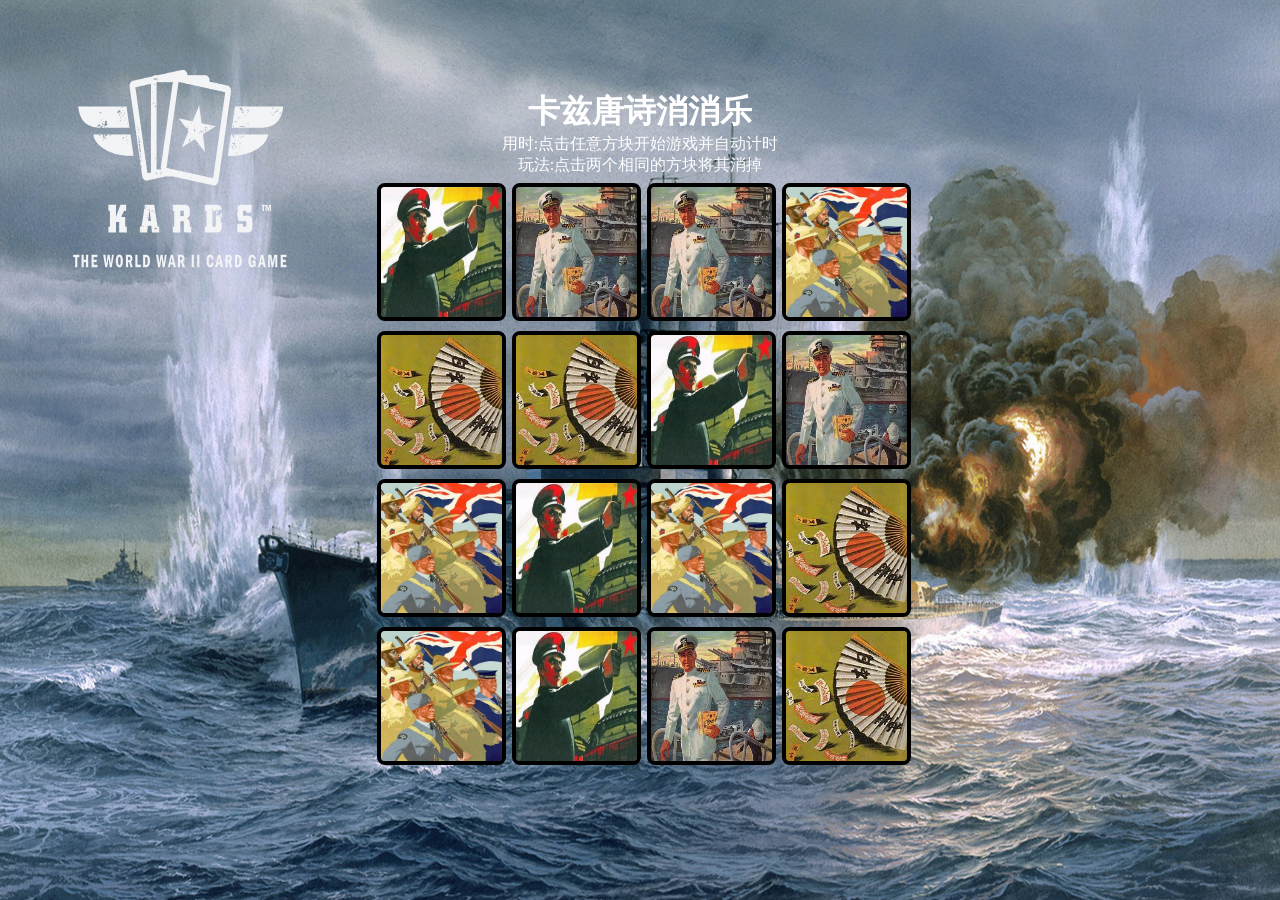
==== KARDSMatchGame/index.html @ fb521b30 "卡兹唐诗的第一个版本" ====
<!DOCTYPE html>
<html>
    <head>
        <meta charset="UTF-8">
        <title>卡兹消消乐</title>
        <link rel="stylesheet" type="text/css" href="./index.html.css">
    </head>
    <body id="body" class="wrapper">
        <div id="root" style="background-color: #D1BC8A;" class="content">
            <img src="./res/background.png" id="background-image">
            <div id="game-content">
                <div id="game-text">
                    <h1 class="text">卡兹唐诗消消乐</h1>
                    <div class="text" id="clock">用时:点击任意方块开始游戏并自动计时</div>
                    <div id="tips" class="text">玩法:点击两个相同的方块将其消掉</div>
                </div>
                <div id="game-box"></div>
            </div>
        </div>
        <script src="./baselib.js"></script>
        <script src="./res/options.js"></script>
        <script src="./index.html.js"></script>
    </body>
</html>
---- KARDSMatchGame/index.html.css ----
#background-image{
    border: none;
    margin: 0px;
    width: 100%;
    height: 100%;
}

#root{
    overflow: clip;
}

.text{
    color:white;
    text-align: center;
    margin:0px
}

.game-block{
    position: absolute;
    width: 90%;
    height: 90%;
    left: 5%;
    top: 5%;/*更好的实现边缘进框?*/
    border-radius: 8px;
    border: 4px solid black;
}

#game-content{
    aspect-ratio: 3/4;
    height: 80%;
    position: absolute;
    top: 50%;
    left: 50%;
    transform: translate(-50%, -50%);
}

#game-box{
    position: static;
    height: 80%;
}
/*content在box外面*/

/*#game-box{*/
    /*position: absolute;
    width:67.5%;
    aspect-ratio: 3/4;
    left:16.25%;*/
    /*height: 50%;/*  aspect-ratio要求只定一边。分开处理？*/


/*一下是AI生成的*/
html, body {
    margin: 0;          /* 移除默认外边距 */
    padding: 0;         /* 移除默认内边距 */
    box-sizing: border-box; /* 推荐：防止padding撑破布局 */
    height: 100dvh; /* 使用动态视口高度，避开移动端地址栏问题 */
    overflow: hidden;
}

.wrapper{
    container-type: size;
}

.content {
    width: 100cqw;
    height: 100cqh;
}
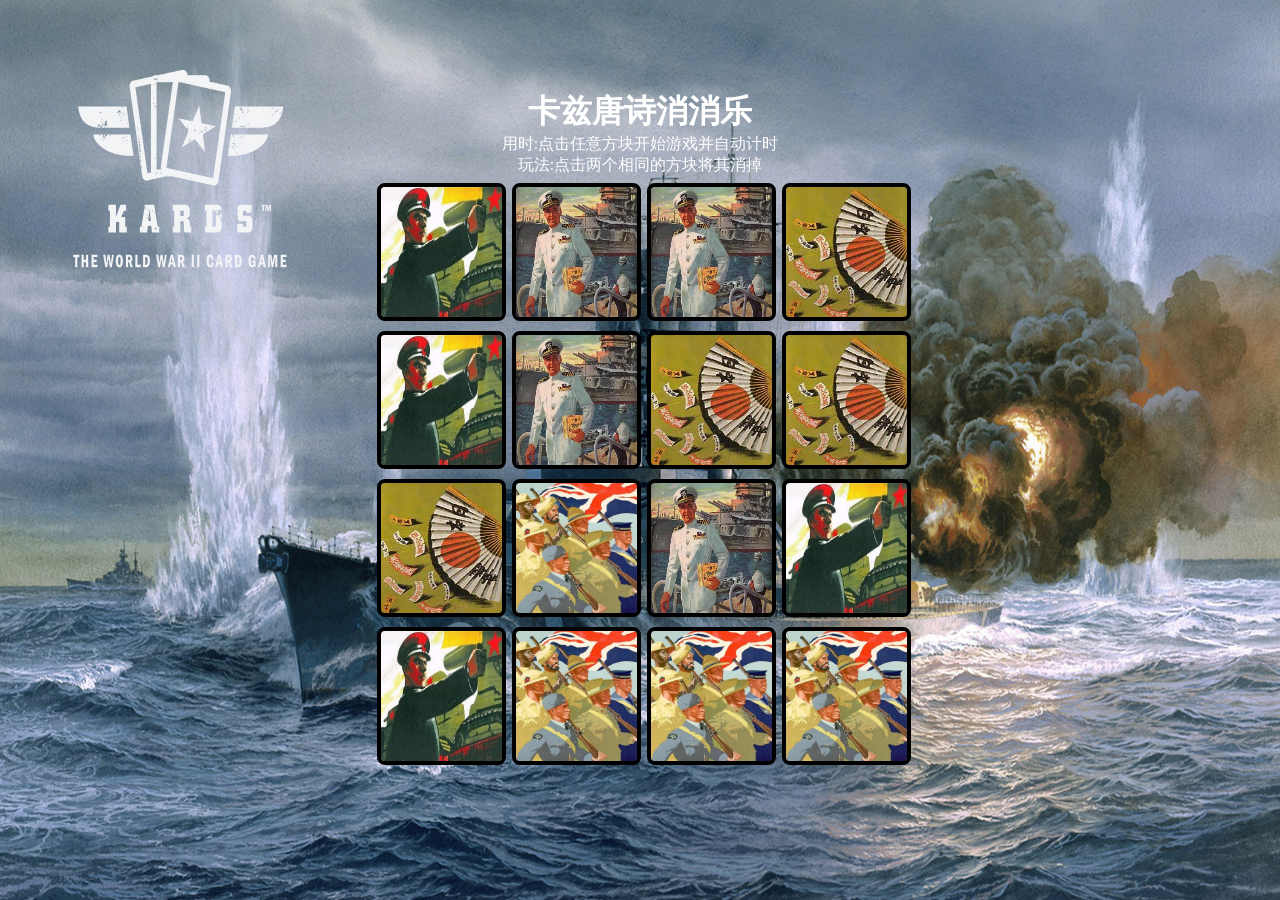
==== commit 87e84999: "移动端兼容主文件" ====
--- a/KARDSMatchGame/index.html
+++ b/KARDSMatchGame/index.html
@@ -10,7 +10,7 @@
             <img src="./res/background.png" id="background-image">
             <div id="game-content">
                 <div id="game-text">
-                    <h1 class="text">卡兹唐诗消消乐</h1>
+                    <h1 id="title" class="text">卡兹唐诗消消乐</h1>
                     <div class="text" id="clock">用时:点击任意方块开始游戏并自动计时</div>
                     <div id="tips" class="text">玩法:点击两个相同的方块将其消掉</div>
                 </div>
